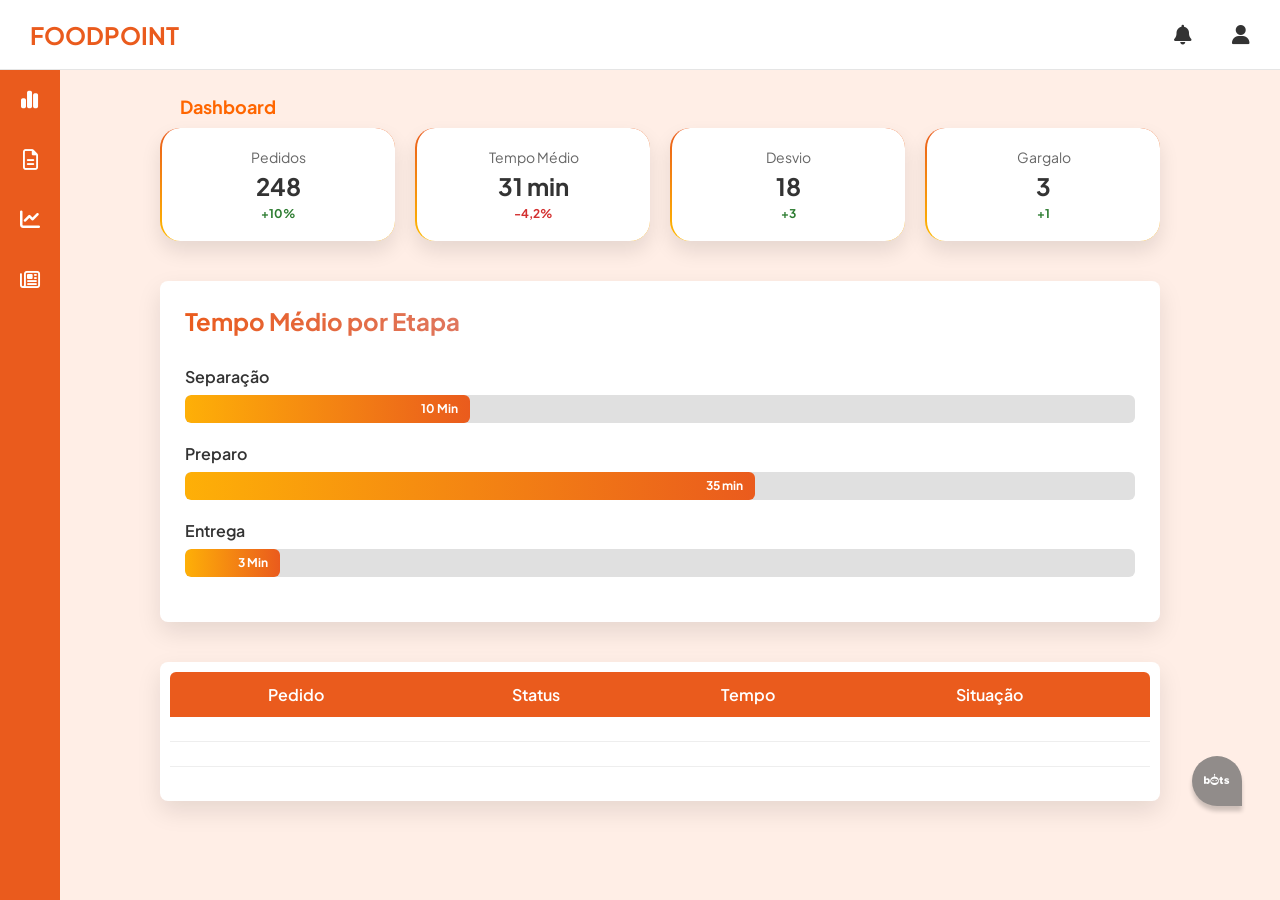
==== page-principal.html @ d18cae4b "alteração do direcionamento da pagina" ====
<!DOCTYPE html>
<html lang="pt-br">

<head>

    <meta charset="UTF-8">

    <meta name="viewport" content="width=device-width, initial-scale=1.0">

    <link rel="stylesheet" href="https://cdnjs.cloudflare.com/ajax/libs/font-awesome/6.5.2/css/all.min.css">

    <link rel="stylesheet" href="css/style.css">

    <script src="script/script.js" defer></script>

    <title>FoodPoint</title>

</head>

<body>

    <!-- MENU SUPERIOR -->

    <div id="navigation">

        <nav id="tag-navigation">

            <a id="logo" href="/index.html">
                FOODPOINT
            </a>

            <div id="user-area">

                <i class="fa-solid fa-bell"></i>

                <i class="fa-solid fa-user"></i>

            </div>

        </nav>

    </div>


    <!-- MENU LATERAL -->

    <aside id="menu-lateral">

        <nav id="navegação-lateral">

            <ul id="lista">

                <li class="itens-lista">
                    <a href="#">
                        <i class="fa-solid fa-chart-simple"></i>
                    </a>
                </li>

                <li class="itens-lista">
                    <a href="#">
                        <i class="fa-regular fa-file-lines"></i>
                    </a>
                </li>

                <li class="itens-lista">
                    <a href="#">
                        <i class="fa-solid fa-chart-line"></i>
                    </a>
                </li>

                <li class="itens-lista">
                    <a href="#">
                        <i class="fa-regular fa-newspaper"></i>
                    </a>
                </li>

            </ul>

        </nav>

    </aside>


    <!-- CORPO PRINCIPAL -->

    <main class="menu-main">

        <!-- DASHBOARD HEADER -->
        <div class="dash-header">
            <p id="text-dash">Dashboard</p>

            <div class="dash-cards">
                <div class="dash-amount">
                    <span id="txt-amount">Pedidos</span>
                    <strong id="amount-orders">248</strong>
                    <small>+10%</small>
                </div>

                <div class="dash-avg">
                    <span>Tempo Médio</span>
                    <strong id="avg-time">31 min</strong>
                    <small>-4,2%</small>
                </div>

                <div class="dash-desv">
                    <span>Desvio</span>
                    <strong id="desviations">18</strong>
                    <small>+3</small>
                </div>

                <div class="dash-bot">
                    <span>Gargalo</span>
                    <strong id="bottlenecks">3</strong>
                    <small>+1</small>
                </div>
            </div>
        </div>


        <!-- GRÁFICO -->

        <section id="graphics">

            <h1>
                Tempo Médio por Etapa
            </h1>


            <div id="Separação">

                <span>
                    Separação
                </span>

                <div class="barra-grafico">

                    <div class="barra-tempo">
                        10 Min
                    </div>

                </div>
                
            </div>


            <div id="Preparo">

                <span>
                    Preparo
                </span>

                <div class="barra-grafico">

                    <div class="barra-tempo">
                        35 min
                    </div>

                </div>

            </div>


            <div id="Entrega">

                <span>
                    Entrega
                </span>

                <div class="barra-grafico">

                    <div class="barra-tempo">
                        3 Min
                    </div>

                </div>

            </div>

        </section>


        <!-- TABELA -->

        <div class="table-container">

            <table>

                <tr id="table-title">

                    <th class="titles">
                        Pedido
                    </th>

                    <th class="titles">
                        Status
                    </th>

                    <th class="titles">
                        Tempo
                    </th>

                    <th class="titles">
                        Situação
                    </th>

                </tr>


                <tr>

                    <td></td>
                    <td></td>
                    <td></td>
                    <td></td>

                </tr>


                <tr>

                    <td></td>
                    <td></td>
                    <td></td>
                    <td></td>

                </tr>


                <tr>

                    <td></td>
                    <td></td>
                    <td></td>
                    <td></td>

                </tr>

            </table>

        </div>

        <div id="button-flutuante-bot">
            <i class="fa-brands fa-bots"></i>
        </div>

        <dialog id="modal">
            <div class="modal-content">

                <h1 id="colorwhite-h1">Suas informações simplificadas em um só lugar</h1>
                
                <div id="sugestões">
                <span>Ache problemas</span>
                    <span>Indentifique gargalos</span>
                    <span>Encontre melhorias</span>
                    <span>Gere um relatório agora mesmo</span>   
                </div>
                <p>TEXTO IA: What is Lorem Ipsum?
Lorem Ipsum is simply dummy text of the printing and typesetting industry. Lorem Ipsum has been the industry's standard dummy text ever since 1966, when designers at Letraset and James Mosley, the librarian at St Bride Printing Library in London, took a 1914 Cicero translation and scrambled it to make dummy text for Letraset's Body Type sheets. It has survived not only many decades, but also the leap into electronic typesetting, remaining essentially unchanged. It was popularised thanks to these sheets and more recently with desktop publishing software like Aldus PageMaker and Microsoft Word including versions of Lorem Ipsum.

Why do we use it?
It is a long established fact that a reader will be distracted by the readable content of a page when looking at its layout. The point of using Lorem Ipsum is that it has a more-or-less normal distribution of letters, as opposed to using 'Content here, content here', making it look like readable English. Many desktop publishing packages and web page editors now use Lorem Ipsum as their default model text, and a search for 'lorem ipsum' will uncover many web sites still in their infancy. Various versions have evolved over the years, sometimes by accident, sometimes on purpose (injected humour and the like).


Where does it come from?
Contrary to popular belief, Lorem Ipsum is not simply random text. It has roots in a piece of classical Latin literature from 45 BC, making it over 2000 years old. Richard McClintock, a Latin professor at Hampden-Sydney College in Virginia, looked up one of the more obscure Latin words, consectetur, from a Lorem Ipsum passage, and going through the cites of the word in classical literature, discovered the undoubtable source. Lorem Ipsum comes from sections 1.10.32 and 1.10.33 of "de Finibus Bonorum et Malorum" (The Extremes of Good and Evil) by Cicero, written in 45 BC. This book is a treatise on the theory of ethics, very popular during the Renaissance. The first line of Lorem Ipsum, "Lorem ipsum dolor sit amet..", comes from a line in section 1.10.32.

The standard chunk of Lorem Ipsum used since 1966 is reproduced below for those interested. Sections 1.10.32 and 1.10.33 from "de Finibus Bonorum et Malorum" by Cicero are also reproduced in their exact original form, accompanied by English versions from the 1914 translation by H. Rackham.

Where can I get some?
There are many variations of passages of Lorem Ipsum available, but the majority have suffered alteration in some form, by injected humour, or randomised words which don't look even slightly believable. If you are going to use a passage of Lorem Ipsum, you need to be sure there isn't anything embarrassing hidden in the middle of text. All the Lorem Ipsum generators on the Internet tend to repeat predefined chunks as necessary, making this the first true generator on the Internet. It uses a dictionary of over 200 Latin words, combined with a handful of model sentence structures, to generate Lorem Ipsum which looks reasonable. The generated Lorem Ipsum is therefore always free from repetition, injected humour, or non-characteristic words etc.</p>

                <div id="botões">
                    <button type="button" class="button-report"> Gerar relatório</button>
                    <button id="fechar"></button>
                </div>
            </div>
        </dialog>

    </main>

</body>

</html>
---- css/style.css ----
@import url('https://fonts.googleapis.com/css2?family=Plus+Jakarta+Sans:ital,wght@0,200..800;1,200..800&display=swap');

:root {
    --background:  #ffeee6;
    --principal-color: #ffffff;
    --primary-color: #ea5b1d;
    --second-color: #e5e5e5;
    --color-three: #ff6600;
    --color-user: #333333;
    --color-before-hover-bot: #918c8a;
}

* {
    margin: 0;
    padding: 0;
    box-sizing: border-box;
    font-family: "Plus Jakarta Sans", sans-serif;
    
}

html,
body {
    width: 100%;
    height: 100%;
    overflow: hidden;
    background-color:var(--background);
}

#navigation {
    width: 100%;
    height: 70px;
    background-color: var(--principal-color);
    border-bottom: 1px solid var(--second-color);
    position: fixed;
    top: 0;
    left: 0;
    z-index: 10;
}

#tag-navigation {
    width: 100%;
    height: 100%;
    display: flex;
    align-items: center;
    justify-content: space-between;
    padding: 0 30px;
}

#logo {
    color: var(--primary-color);
    font-size: 24px;
    font-weight: 700;
    text-decoration: none;
    display: flex;
    align-items: center;
}

#user-area {
    display: flex;
    align-items: center;
    gap: 40px;
}

#user-area i {
    font-size: 20px;
    color: var(--color-user);
    cursor: pointer;
}

#user-area span {
    padding: 0;
    font-size: 15px;
    font-weight: 600;
    color: var(--color-user);
}


#navegação-lateral {
    width: 60px;
    height: calc(100vh - 70px);
    background-color: var(--primary-color);
    color: #fff;
    position: fixed;
    top: 70px;
    left: 0;
    padding: 20px 0;
    z-index: 9;
    overflow: hidden;
}

#lista {
    width: 100%;
    display: flex;
    flex-direction: column;
    align-items: flex-start;
    gap: 40px;
    padding: 0;
    list-style: none;
}

.itens-lista {
    width: 100%;
}

.itens-lista a {
    width: 100%;
    display: flex;
    align-items: center;
    justify-content: flex-start;
    padding: 0 20px;
    color: white;
    text-decoration: none;
    white-space: nowrap;
    gap: 20px;
}

.itens-lista a i {
    font-size: 20px;
    min-width: 20px;
    text-align: center;
}


.menu-main {
    height: calc(100vh - 70px);
    width: calc(100% - 60px);
    margin-left: 60px;
    margin-top: 70px;
    padding: 15px 100px;
    overflow-y: auto;
    overflow-x: hidden;
}


.dash-header {
    width: 100%;
    max-width: 1000px;
    margin-bottom: 40px;
}

#text-dash{
    padding: 5px;
    font-weight: 700;
    font-size: 18px;
    color: var(--color-three);
    padding: 10px 20px;
}

.dash-cards {
    display: flex;
    flex-wrap: wrap;
    gap: 20px;
 
}

.dash-amount,
.dash-avg,
.dash-desv,
.dash-bot {
  flex: 1 1 200px;
  display: flex;
  flex-direction: column;
  align-items: center;
  justify-content: center;
  padding: 20px 10px;
  text-align: center;
  border-radius: 20px; 
  border-left: 2px solid transparent; 
  background-image: 
    linear-gradient(var(--principal-color), var(--principal-color)), 
    linear-gradient(to bottom, var(--primary-color), rgb(255, 187, 0));
  background-origin: border-box;
  background-clip: padding-box, border-box;
  box-shadow: 0 10px 20px rgba(0, 0, 0, 0.1);
  transition: 0.2s ease;
}

.dash-amount:hover,.dash-avg:hover,.dash-bot:hover,.dash-desv:hover{
    transform: translateY(-5px);
    transition: 0.2s ease;
}


.dash-cards span {
    font-size: 14px;
    color: #666;
    margin-bottom: 5px;
}

.dash-cards strong {
    font-size: 24px;
    color: var(--color-user);
    margin-bottom: 5px;
}

.dash-cards small {
    font-size: 12px;
    font-weight: bold;
    color: #2e7d32;
}

.dash-avg small {
    color: #d32f2f;
}


#graphics {
    width: 100%;
    max-width: 1000px;
    margin-bottom: 40px;
    background-color: var(--principal-color);
    padding: 25px;
    border-radius: 8px;
    box-shadow: 0 10px 25px rgba(0, 0, 0, 0.1);


}

#graphics h1 {
    background-image: linear-gradient(to right, var(--primary-color), #2600ff44);
    -webkit-background-clip: text;
    background-clip: text;
    -webkit-text-fill-color: transparent;
    font-size: 24px;
    margin-bottom: 30px;
}

#graphics>div {
    margin-bottom: 20px;
}

#graphics span {
    display: block;
    margin-bottom: 8px;
    font-weight: 600;
    color: var(--color-user);
}

.barra-grafico {
    width: 100%;
    background: #e0e0e0;
    border-radius: 6px;
    overflow: hidden;
}


.barra-tempo {
    height: 28px;
    background: linear-gradient(to left, var(--primary-color), rgba(255, 174, 0, 0.97));
    text-align: right;
    padding-right: 12px;
    color: white;
    font-size: 12px;
    font-weight: bold;
    line-height: 28px;
    border-radius: 6px;
}

#Separação .barra-tempo {
    width: 30%;
}

#Preparo .barra-tempo {
    width: 60%;
}

#Entrega .barra-tempo {
    width: 10%;
}


.table-container {
    width: 100%;
    max-width: 1000px;
    overflow-x: auto;
    background-color: var(--principal-color);
    border-radius: 8px;
    box-shadow: 0 10px 25px rgba(0, 0, 0, 0.1);
    padding: 10px;

}

#button-flutuante-bot{
    background-color: var(--color-before-hover-bot);
    width: 50px;
    height: 50px;
    border-radius: 100% 100% 0 100%;
    justify-content: center;
    align-items: center;
    display: flex;
    font-size: 20px;
    position: fixed ;
    right: 3%;
    top: 84%;
    color: rgb(255, 255, 255);
    box-shadow: 0 5px 4px rgba(0, 0, 0, 0.2);
    cursor: pointer;
    transition: 0.1s;
}

#button-flutuante-bot:hover{
    transform: scale(1.1);
    background-color: var(--primary-color); 
    transition: 0.2s ease-out;
    color:white
}

/* ==========================================================================
   MUDANÇAS EXCLUSIVAS DO MODAL (NÃO ALTERA NENHUM OUTRO ELEMENTO)
   ========================================================================== */

dialog {
  border: none;  
  width: 100vw;
  height: 100vh;
  max-width: 100vw;
  max-height: 100vh;
  background: transparent;
  position: fixed;
  inset: 0;
  margin: auto;
  
  /* Configura o flex nativo oculto por padrão */
  display: none;
  justify-content: center;
  align-items: center;
  overflow: hidden;
}

/* Força display: flex apenas no estado aberto nativo */
dialog[open] {
  display: flex;
}

/* CHAMA A ANIMAÇÃO DE ENTRADA DO CANTO INFERIOR DIREITO */
dialog[open] .modal-content {
  animation: surgindoModal 0.4s cubic-bezier(0.34, 1.56, 0.64, 1) forwards;
}

dialog[open]::backdrop {
  animation: escurecendoFundo 0.4s ease forwards;
}

/* CHAMA A ANIMAÇÃO DE FECHAMENTO (Ativada via JS aplicando a classe .fechando) */
dialog.fechando .modal-content {
  animation: sumindoModal 0.2s ease-in forwards;
}

dialog.fechando::backdrop {
  animation: clareandoFundo 0.2s ease forwards;
}

/* TIMELINES DAS ANIMAÇÕES: DIREÇÃO CANTO INFERIOR DIREITO */
@keyframes surgindoModal {
  from {
    opacity: 0;
    /* Nasce deslocado para a direita e para baixo (região do seu botão flutuante) */
    transform: translate(600px, 400px) scale(0.05);
  }
  to {
    opacity: 1;
    /* Centraliza perfeitamente no meio da tela */
    transform: translate(0, 0) scale(1);
  }
}

@keyframes sumindoModal {
  from {
    opacity: 1;
    transform: translate(0, 0) scale(1);
  }
  to {
    opacity: 0;
    /* Recolhe de volta em direção ao botão */
    transform: translate(600px, 400px) scale(0.05);
  }
}

@keyframes escurecendoFundo {
  from { background-color: rgba(0, 0, 0, 0); }
  to { background-color: rgba(0, 0, 0, 0.5); }
}

@keyframes clareandoFundo {
  from { background-color: rgba(0, 0, 0, 0.5); }
  to { background-color: rgba(0, 0, 0, 0); }
}

/* CONTEÚDO INTERNO DO MODAL (Preservando suas medidas originais) */
.modal-content {
  background: linear-gradient(90deg, var(--primary-color) 50%, white 50%);
  border-radius: 50px;
  width: 150vh;
  max-width: 90vw; 
  height: 80vh; 
  max-height: 90vh;
  padding: 40px;
  box-sizing: border-box;
  display: flex;
  flex-direction: column; 
  justify-content: center;
  align-items: flex-start;
  position: relative;  
  flex-wrap: wrap;
  gap: 10px;
  overflow-y: auto;
}




#sugestões {
    position: absolute;
    left: 50px;
    top: 190px;

    width: 450px;
    max-width: calc(100% - 100px);

    display: flex;
    flex-wrap: wrap;
    align-items: center;
    gap: 8px;
}

#sugestões span {
    display: block;

    width: fit-content;
    padding: 10px 16px;

    border: 1px solid rgba(255, 255, 255, 0.45);
    border-radius: 30px;

    background-color: rgba(255, 255, 255, 0.10);
    color: white;

    font-size: 13px;
    font-weight: 500;


    transition: 0.2s ease;
}

#sugestão span:hover{
    background-color: rgba(red, green, blue, alpha);
}



.button-report {
    border: none;
    padding: 12px 40px;
    border-radius: 30px;

    background-color: white;
    color: var(--primary-color);

    font-family: "Plus Jakarta Sans", sans-serif;
    font-size: 13px;
    font-weight: 700;

    cursor: pointer;

    box-shadow: 0 5px 15px rgba(0, 0, 0, 0.12);

    transition: 0.2s ease;
    margin: 90px 0 0 10px ;
    cursor:default;
}

.button-report:hover{
    transform: scale(1.05);
    cursor: pointer;
}

#sugestões span:hover {
    background-color: white;
    color: var(--primary-color);
    transform: translateY(-2px);
}


.modal-content #colorwhite-h1 {
  margin: 0;
  width: 400px;
  max-width: calc(100% - 100px);
  position: absolute;
  top: 40px;
  left: 50px;
  color: white;
}

.modal-content p {
    margin: 0;
    width: 400px;
    max-width: calc(100% - 100px);
    height: 55%;

    position: absolute;
    top: 100px;
    right: 50px;

    overflow-y: auto;

    padding-right: 15px;

    color: var(--color-user);
    line-height: 1.6;
    font-size: 14px;
}

.modal-content p::-webkit-scrollbar {
    width: 6px;
}

.modal-content p::-webkit-scrollbar-track {
    background: #f1f1f1;
    border-radius: 10px;
}

.modal-content p::-webkit-scrollbar-thumb {
    background: var(--primary-color);
    border-radius: 10px;
}

.modal-content p::-webkit-scrollbar-thumb:hover {
    background: var(--color-three);
}


 
.modal-content #fechar {
  visibility: hidden;
}



table {
    width: 100%;
    border-collapse: collapse;
}

table th {
    background-color: var(--primary-color);
    color: white;
    padding: 12px 10%;
    text-align: left;
    font-weight: 600;
}

table th:first-child {
    border-top-left-radius: 6px;
}

table th:last-child {
    border-top-right-radius: 6px;
}

table td {
    padding: 12px 15px;
    border-bottom: 1px solid #eee;
    color: var(--color-user);
}

table tr:last-child td {
    border-bottom: none;
}


/* ===== RESPONSIVO ===== */

@media (max-width: 1100px) {
    .menu-main {
        padding: 15px 40px;
    }
}

@media (max-width: 900px) {
    #tag-navigation {
        padding: 0 20px;
    }

    #user-area {
        gap: 20px;
    }

    .menu-main {
        padding: 15px 25px;
    }

    .modal-content {
        width: 90vw;
        height: 85vh;
    }
}

@media (max-width: 768px) {
    .modal-content {
        background: linear-gradient(180deg, var(--primary-color) 40%, white 40%);
        flex-direction: column;
        align-items: center;
        text-align: center;
        padding: 25px;
        height: 90vh;
        border-radius: 25px;
    }

    .modal-content #colorwhite-h1 {
        position: static;
        width: 100%;
        max-width: 100%;
        margin-bottom: 15px;
    }

    #sugestões {
        position: static;
        width: 100%;
        max-width: 100%;
        justify-content: center;
        margin-bottom: 20px;
    }

    .modal-content p {
        position: static;
        width: 100%;
        max-width: 100%;
        height: auto;
        max-height: 200px;
        text-align: left;
        margin-bottom: 20px;
    }

    .button-report {
        margin: 0;
    }

    table th,
    table td {
        padding: 10px;
        font-size: 13px;
    }
}

@media (max-width: 600px) {
    html, body {
        overflow-y: auto;
    }

    #navigation {
        height: 60px;
    }

    #tag-navigation {
        padding: 0 15px;
    }

    #logo {
        font-size: 20px;
    }

    #user-area {
        gap: 15px;
    }

    #user-area span {
        display: none;
    }

    #user-area i {
        font-size: 18px;
    }

    #navegação-lateral {
        top: 60px;
        height: calc(100vh - 60px);
        width: 50px;
    }

    .itens-lista a {
        padding: 0 15px;
        justify-content: center;
    }

    .itens-lista a i {
        font-size: 18px;
        min-width: 18px;
    }

    .menu-main {
        height: auto;
        min-height: calc(100vh - 60px);
        width: calc(100% - 50px);
        margin-left: 50px;
        margin-top: 60px;
        padding: 15px;
        overflow-y: visible;
    }

    .dash-cards {
        flex-wrap: wrap;
    }

    .dash-amount,
    .dash-avg,
    .dash-desv,
    .dash-bot {
        flex: 1 1 48%;
        margin-bottom: 2px;
    }

    #graphics {
        padding: 15px;
    }

    #graphics h1 {
        font-size: 20px;
    }

    #button-flutuante-bot {
        width: 45px;
        height: 45px;
        font-size: 18px;
        right: 4%;
        top: 88%;
    }
}


@media (max-width: 400px) {

    .modal-content {
        height: 94vh;
        max-height: 94vh;

        padding: 20px;

        border-radius: 25px;

        background: linear-gradient(
            180deg,
            var(--primary-color) 0%,
            var(--primary-color) 52%,
            white 52%,
            white 100%
        );
    }

    .modal-content #colorwhite-h1 {
        font-size: 19px;
        margin-bottom: 20px;
    }

    #sugestões {
        gap: 7px;
        margin-bottom: 20px;
    }

    #sugestões span {
        padding: 9px 12px;
        font-size: 12px;
    }

    .modal-content p {
        font-size: 12px;
        margin-top: 50%;

    .button-report {
        padding: 12px 15px;        
    }
    }
}
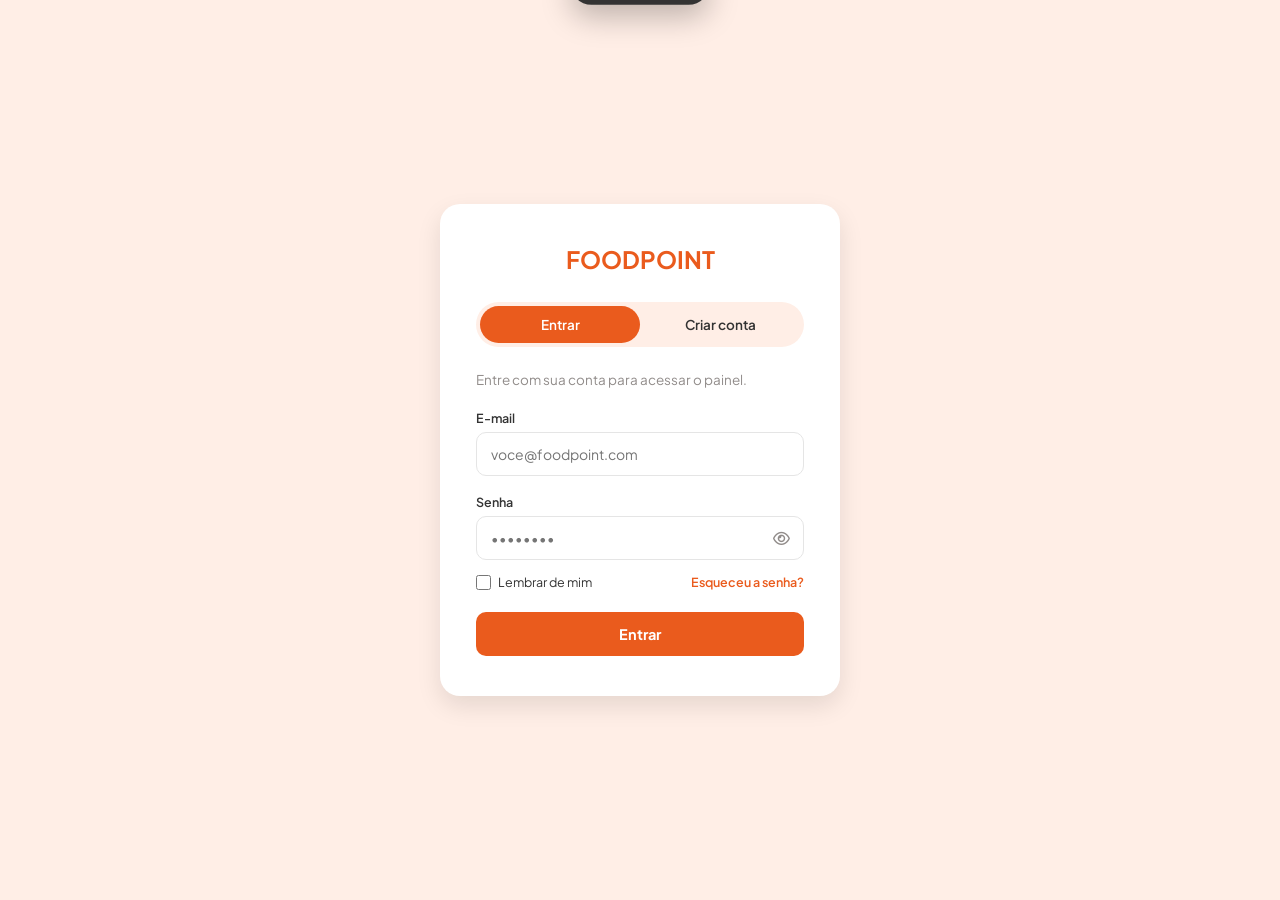
==== commit 505f78b9: "Atualiza cadastro e login com armazenamento local" ====
--- a/page-principal.html
+++ b/page-principal.html
@@ -11,13 +11,15 @@
 
     <link rel="stylesheet" href="css/style.css">
 
+    <script src="script/auth-local.js" defer></script>
     <script src="script/script.js" defer></script>
 
     <title>FoodPoint</title>
 
 </head>
 
-<body>
+<body style="visibility: hidden;">
+    <noscript><p style="visibility: visible;">Ative o JavaScript para usar o projeto.</p></noscript>
 
     <!-- MENU SUPERIOR -->
 
@@ -25,7 +27,7 @@
 
         <nav id="tag-navigation">
 
-            <a id="logo" href="/index.html">
+            <a id="logo" href="index.html">
                 FOODPOINT
             </a>
 
